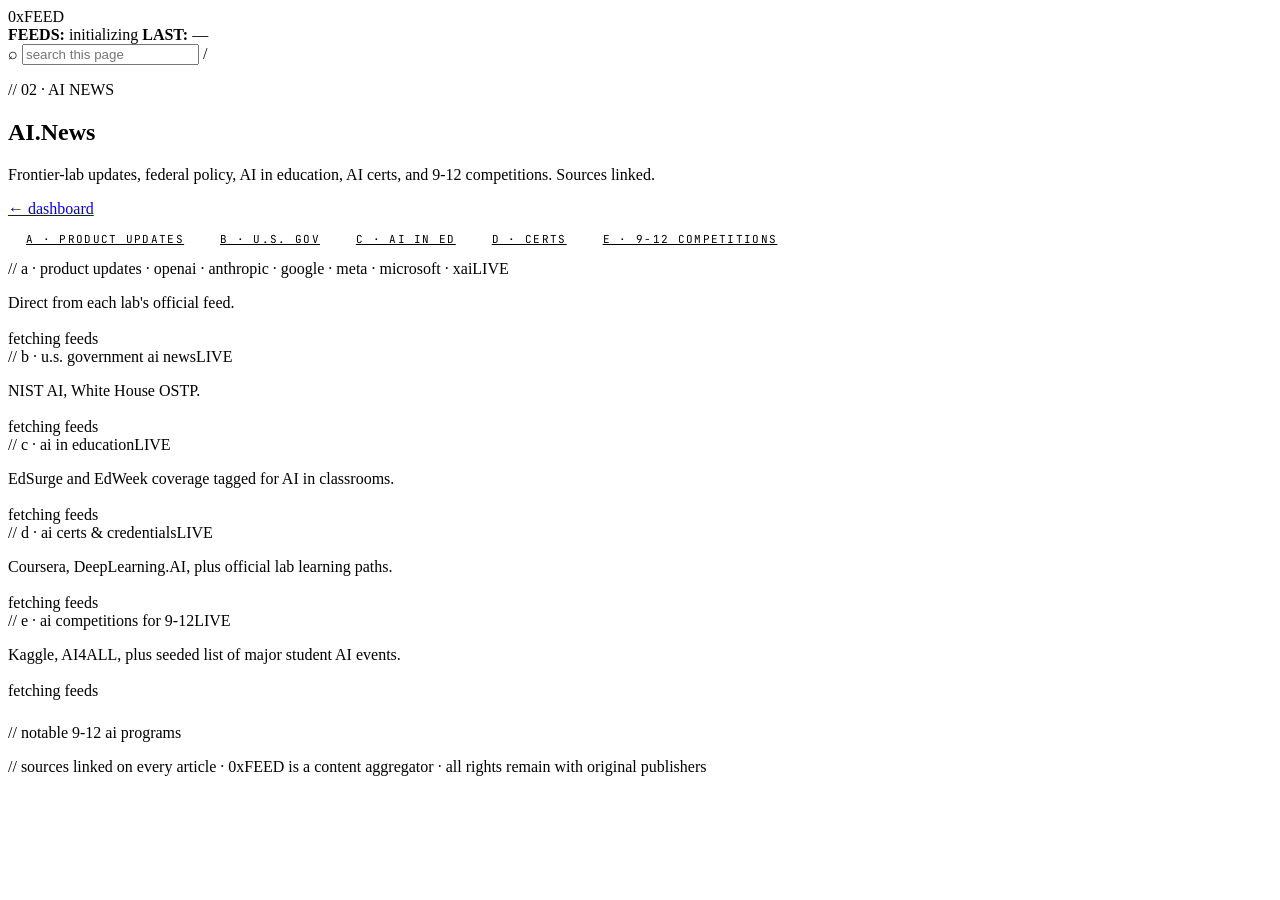
==== ai_news.html @ b574e9c7 "Add files via upload" ====
<!doctype html>
<html lang="en">
<head>
  <meta charset="utf-8">
  <meta name="viewport" content="width=device-width,initial-scale=1">
  <title>0xFEED // AI News</title>
  <meta name="description" content="AI news: frontier lab releases, federal AI policy, AI in education, certifications, and 9-12 competitions.">
  <link rel="icon" href="assets/logo.png">
  <link rel="preconnect" href="https://fonts.googleapis.com">
  <link rel="preconnect" href="https://fonts.gstatic.com" crossorigin>
  <link href="https://fonts.googleapis.com/css2?family=Inter:wght@400;500;600;700;800&family=JetBrains+Mono:wght@400;500;700&display=swap" rel="stylesheet">
  <link rel="stylesheet" href="assets/style.css">
</head>
<body>

<header class="topbar">
  <div class="brand">
    <span class="pulse" aria-hidden="true"></span>
    <span class="ox">0x</span><span class="feed">FEED</span>
  </div>
  <div class="status" role="status" aria-live="polite">
    <span><span class="dot" id="feed-status-dot"></span><b>FEEDS:</b>&nbsp;<span id="feed-status">initializing</span></span>
    <span><b>LAST:</b>&nbsp;<span id="last-updated">—</span></span>
    <span id="search-count" style="color:var(--green)"></span>
  </div>
  <div class="search">
    <span aria-hidden="true">⌕</span>
    <input id="q" type="search" placeholder="search this page" aria-label="Search">
    <span class="key">/</span>
  </div>
</header>

<section class="page-head">
  <div class="titles">
    <p class="eyebrow">// 02 · AI NEWS</p>
    <h1>AI<span class="gn">.</span>News</h1>
    <p>Frontier-lab updates, federal policy, AI in education, AI certs, and 9-12 competitions. Sources linked.</p>
  </div>
  <a class="backbtn" href="cyber.html"><span class="ar">←</span> dashboard</a>
</section>

<nav class="cell flush span12" style="border-bottom:1px solid var(--line)">
  <div style="display:flex;gap:0;flex-wrap:wrap;font-family:'JetBrains Mono',ui-monospace,monospace;font-size:11px;letter-spacing:.12em;text-transform:uppercase">
    <a href="#products"     style="padding:14px 18px;border-right:1px solid var(--line);color:var(--ink-2)">a · product updates</a>
    <a href="#gov"          style="padding:14px 18px;border-right:1px solid var(--line);color:var(--ink-2)">b · u.s. gov</a>
    <a href="#education"    style="padding:14px 18px;border-right:1px solid var(--line);color:var(--ink-2)">c · ai in ed</a>
    <a href="#certs"        style="padding:14px 18px;border-right:1px solid var(--line);color:var(--ink-2)">d · certs</a>
    <a href="#competitions" style="padding:14px 18px;color:var(--ink-2)">e · 9-12 competitions</a>
  </div>
</nav>

<main>

  <section id="products" class="grid">
    <div class="cell span12">
      <div class="lbl"><span>// a · product updates · openai · anthropic · google · meta · microsoft · xai</span><span class="live">LIVE</span></div>
      <p class="section-sub" style="margin-bottom:18px">Direct from each lab's official feed.</p>
      <div id="feed-products" class="feed-list"><div class="loader">fetching feeds</div></div>
    </div>
  </section>

  <section id="gov" class="grid">
    <div class="cell span12">
      <div class="lbl"><span>// b · u.s. government ai news</span><span class="live">LIVE</span></div>
      <p class="section-sub" style="margin-bottom:18px">NIST AI, White House OSTP.</p>
      <div id="feed-gov" class="feed-list"><div class="loader">fetching feeds</div></div>
    </div>
  </section>

  <section id="education" class="grid">
    <div class="cell span12">
      <div class="lbl"><span>// c · ai in education</span><span class="live">LIVE</span></div>
      <p class="section-sub" style="margin-bottom:18px">EdSurge and EdWeek coverage tagged for AI in classrooms.</p>
      <div id="feed-education" class="feed-list"><div class="loader">fetching feeds</div></div>
    </div>
  </section>

  <section id="certs" class="grid">
    <div class="cell span12">
      <div class="lbl"><span>// d · ai certs & credentials</span><span class="live">LIVE</span></div>
      <p class="section-sub" style="margin-bottom:18px">Coursera, DeepLearning.AI, plus official lab learning paths.</p>
      <div id="feed-certs" class="feed-list"><div class="loader">fetching feeds</div></div>
    </div>
  </section>

  <section id="competitions" class="grid">
    <div class="cell span12">
      <div class="lbl"><span>// e · ai competitions for 9-12</span><span class="live">LIVE</span></div>
      <p class="section-sub" style="margin-bottom:18px">Kaggle, AI4ALL, plus seeded list of major student AI events.</p>
      <div id="feed-competitions" class="feed-list" style="margin-bottom:24px"><div class="loader">fetching feeds</div></div>

      <div class="lbl" style="margin-top:8px"><span>// notable 9-12 ai programs</span></div>
      <div id="ai-comp-seed" class="feed-list"></div>
    </div>
  </section>

</main>

<p class="note">// sources linked on every article · 0xFEED is a content aggregator · all rights remain with original publishers</p>

<script src="assets/feed.js"></script>
<script>
(async function init(){
  OXFEED.bindSearch("q", ".art, .list-card");

  // seeded AI student programs (high signal, stable)
  const AI_PROGRAMS = [
    { name:"Kaggle Competitions",   org:"Google / Kaggle",        grades:"open · HS welcome", url:"https://www.kaggle.com/competitions", desc:"Live data-science competitions with cash prizes. Beginner tier (Getting Started) is age-friendly and free." },
    { name:"AI4ALL",                org:"AI4ALL nonprofit",        grades:"9-12",             url:"https://ai-4-all.org",                 desc:"Summer programs at top universities to broaden access to AI for high schoolers from underrepresented groups." },
    { name:"Congressional App Challenge", org:"US House of Reps",  grades:"6-12",             url:"https://www.congressionalappchallenge.us", desc:"District-level coding competition. AI/ML projects increasingly dominate winners." },
    { name:"MIT THINK Scholars",    org:"MIT",                     grades:"9-12",             url:"https://think.mit.edu",                desc:"Research-based STEM competition. AI projects regularly selected for funding and mentorship." },
    { name:"NeurIPS High School Track", org:"NeurIPS Conference",  grades:"9-12",             url:"https://neurips.cc",                   desc:"High-school research paper track at the world's premier ML conference. New in recent years." },
    { name:"Math + AI Olympiad",    org:"AIMO Prize / Kaggle",     grades:"open",             url:"https://www.kaggle.com/competitions/ai-mathematical-olympiad-prize", desc:"\$10M challenge for AI systems solving olympiad math. Educational tier accessible to students." },
    { name:"Hack the Future",       org:"Various K-12 hackathons", grades:"6-12",             url:"https://hackclub.com",                 desc:"Hack Club hosts dozens of student hackathons each year, many AI-themed." },
    { name:"FIRST Tech Challenge AI", org:"FIRST Robotics",        grades:"7-12",             url:"https://www.firstinspires.org/robotics/ftc", desc:"Robotics competition with growing emphasis on computer-vision and ML-based autonomy." }
  ];

  document.getElementById("ai-comp-seed").innerHTML = AI_PROGRAMS.map((c, i) => `
    <a class="list-card" href="${OXFEED.escapeHtml(c.url)}" target="_blank" rel="noopener noreferrer">
      <div class="idx">${String(i+1).padStart(2,"0")}</div>
      <div>
        <h4>${OXFEED.escapeHtml(c.name)}</h4>
        <div class="meta"><span class="tier">${OXFEED.escapeHtml(c.org)}</span><span>${OXFEED.escapeHtml(c.grades)}</span></div>
        <p>${OXFEED.escapeHtml(c.desc)}</p>
      </div>
      <span class="visit">visit →</span>
    </a>`).join("");

  const tasks = [
    ["ai_products",     "feed-products",      10],
    ["ai_gov",          "feed-gov",            8],
    ["ai_education",    "feed-education",      8],
    ["ai_certs",        "feed-certs",          8],
    ["ai_competitions", "feed-competitions",   8]
  ];
  let okCount = 0;
  for (const [cat, elId, cap] of tasks) {
    const items = await OXFEED.fetchCategory(cat, 5);
    const el = document.getElementById(elId);
    if (items.length) {
      el.innerHTML = items.slice(0, cap).map(OXFEED.renderArticleRow).join("");
      okCount++;
    } else {
      el.innerHTML = '<div class="empty">no items. feed offline or filtered.</div>';
    }
  }

  document.getElementById("feed-status").textContent = `${okCount}/${tasks.length} OK`;
  document.getElementById("feed-status-dot").classList.toggle("err", okCount === 0);
  OXFEED.setUpdated("last-updated");
})();
</script>

</body>
</html>
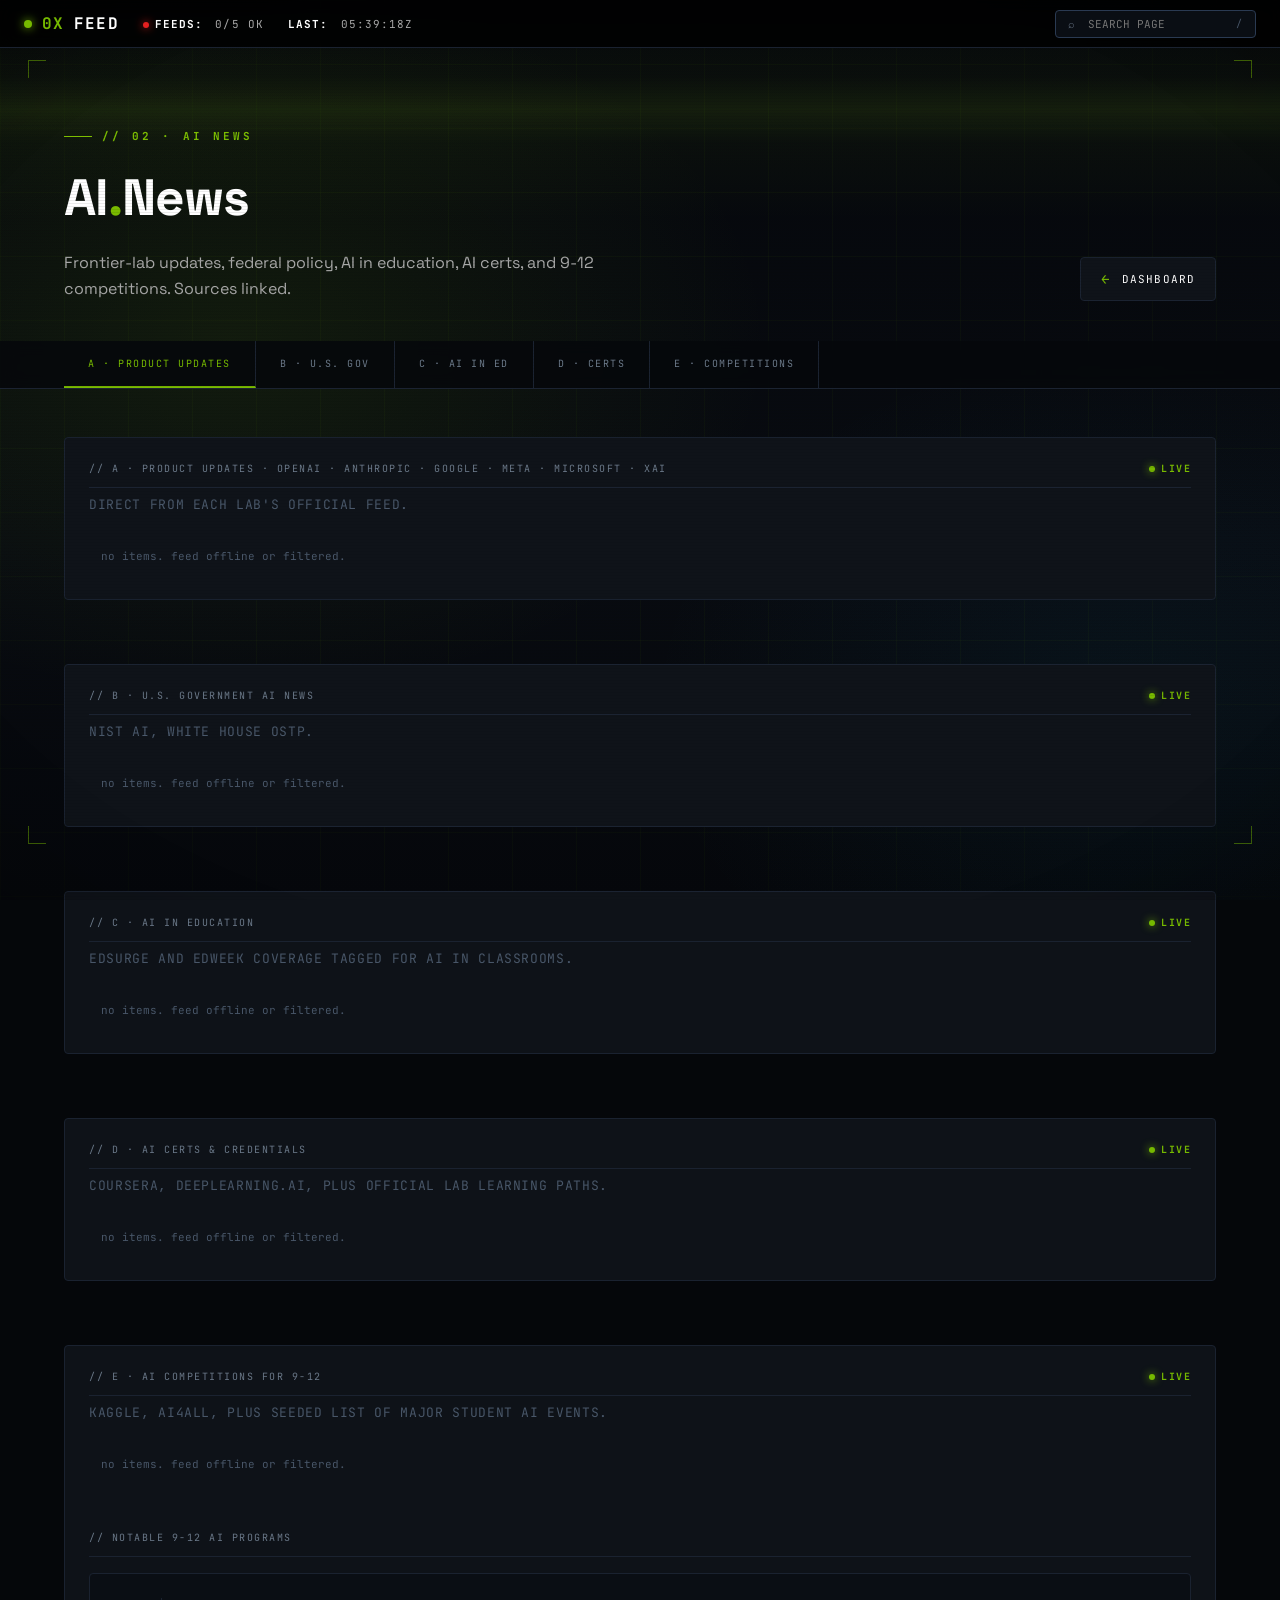
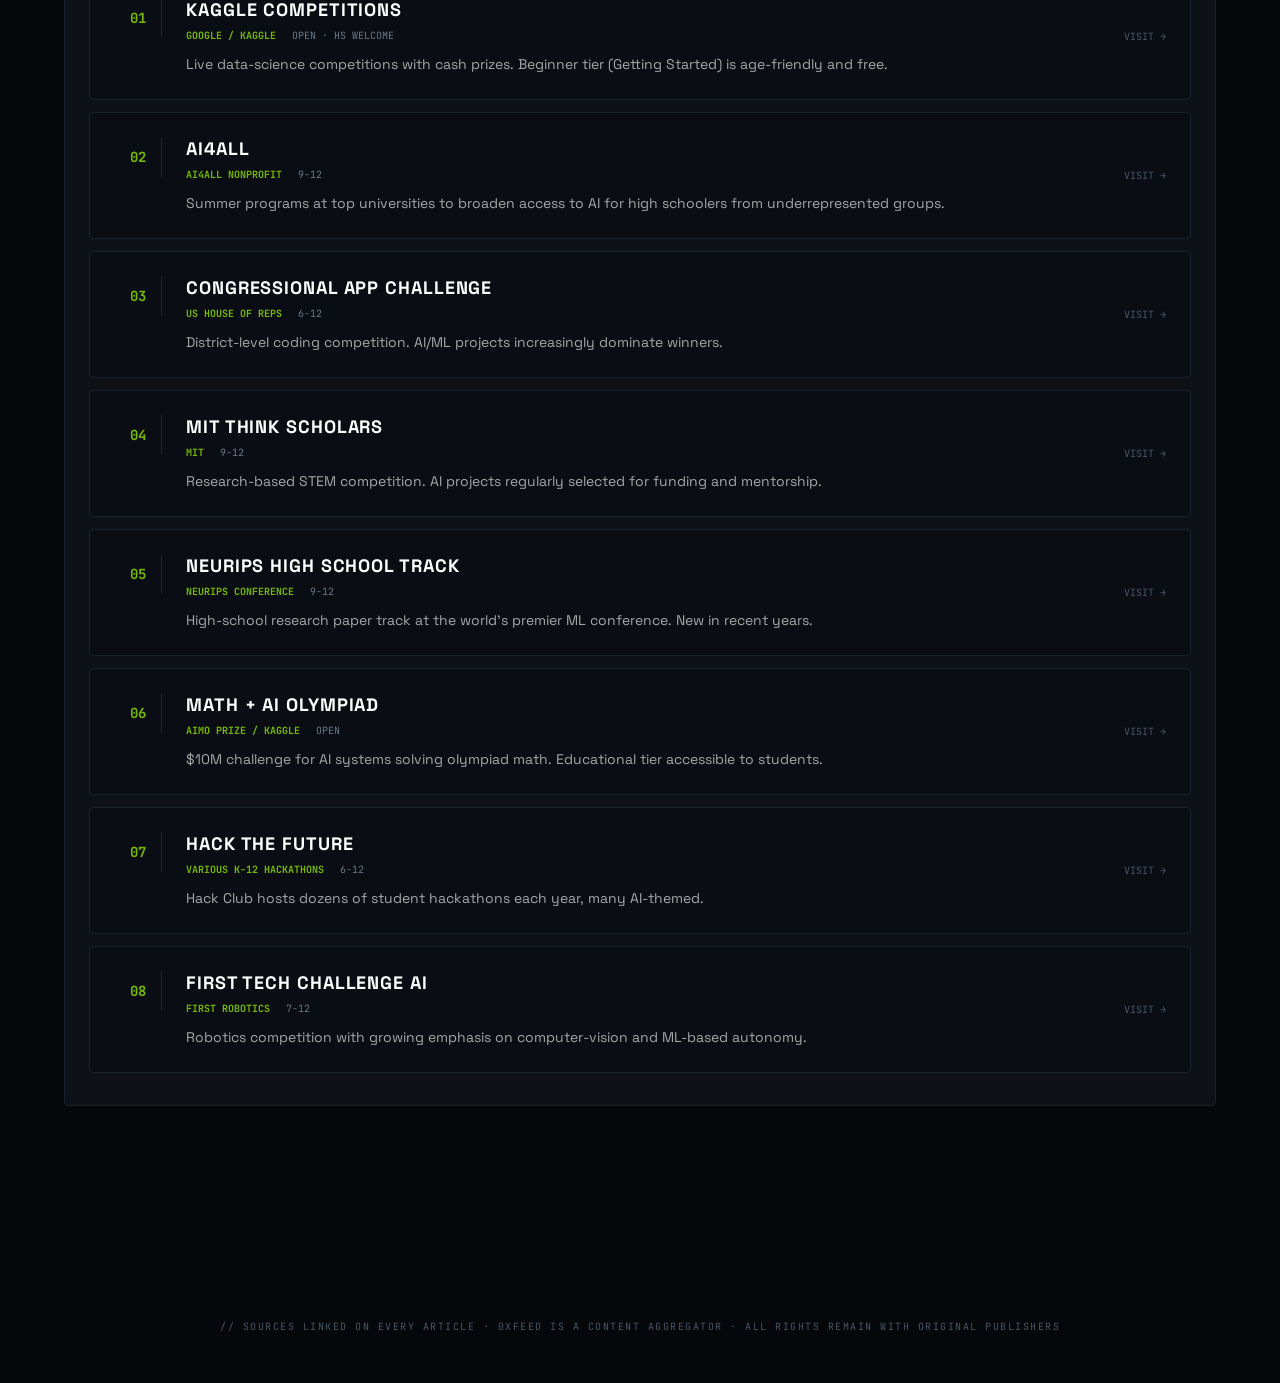
==== commit 49b08afa: "Add files via upload" ====
--- a/ai_news.html
+++ b/ai_news.html
@@ -1,6 +1,30 @@
+
 <!doctype html>
 <html lang="en">
-<head>
+<head><script data-od-sandbox-shim>(function(){
+  function makeStore(){
+    var data = {};
+    var api = {
+      getItem: function(k){ return Object.prototype.hasOwnProperty.call(data, k) ? data[k] : null; },
+      setItem: function(k, v){ data[k] = String(v); },
+      removeItem: function(k){ delete data[k]; },
+      clear: function(){ data = {}; },
+      key: function(i){ return Object.keys(data)[i] || null; }
+    };
+    Object.defineProperty(api, 'length', { get: function(){ return Object.keys(data).length; } });
+    return api;
+  }
+  function tryShim(name){
+    var works = false;
+    try { works = !!window[name] && typeof window[name].getItem === 'function'; void window[name].length; }
+    catch (_) { works = false; }
+    if (works) return;
+    try { Object.defineProperty(window, name, { configurable: true, value: makeStore() }); }
+    catch (_) { try { window[name] = makeStore(); } catch (__) {} }
+  }
+  tryShim('localStorage');
+  tryShim('sessionStorage');
+})();</script>
   <meta charset="utf-8">
   <meta name="viewport" content="width=device-width,initial-scale=1">
   <title>0xFEED // AI News</title>
@@ -8,24 +32,158 @@
   <link rel="icon" href="assets/logo.png">
   <link rel="preconnect" href="https://fonts.googleapis.com">
   <link rel="preconnect" href="https://fonts.gstatic.com" crossorigin>
-  <link href="https://fonts.googleapis.com/css2?family=Inter:wght@400;500;600;700;800&family=JetBrains+Mono:wght@400;500;700&display=swap" rel="stylesheet">
-  <link rel="stylesheet" href="assets/style.css">
+  <link href="https://fonts.googleapis.com/css2?family=Space+Grotesk:wght@400;600;700&family=JetBrains+Mono:wght@400;500;700&display=swap" rel="stylesheet">
+  <style>
+    :root {
+      --nv-green:        #76b900;
+      --nv-green-bright: #95e30b;
+      --nv-green-soft:   rgba(118,185,0,.18);
+      --teal:            #1eaedb;
+      --bg:              #05070a;
+      --bg-2:            #0a0e14;
+      --panel:            #0e1218;
+      --panel-2:         #11161e;
+      --border:          #1a2230;
+      --border-bright:   #2a3a52;
+      --gray-3:          #a7a7a7;
+      --gray-4:          #6a7888;
+      --gray-5:          #485668;
+      --red:              #e52020;
+
+      --mono:    "JetBrains Mono", ui-monospace, "SF Mono", Menlo, monospace;
+      --display: "Space Grotesk", Arial, Helvetica, sans-serif;
+    }
+
+    * { box-sizing: border-box; }
+    html { scroll-behavior: smooth; }
+    body { margin: 0; padding: 0; min-height: 100vh; background: var(--bg); color: #fff; font-family: var(--display); -webkit-font-smoothing: antialiased; }
+    
+    /* BACKGROUND & EFFECTS */
+    .bg-base { position: fixed; inset: 0; z-index: -2; background: radial-gradient(900px 600px at 18% 38%, rgba(118,185,0,.10), transparent 60%), radial-gradient(800px 600px at 88% 78%, rgba(30,174,219,.06), transparent 60%), linear-gradient(180deg, #04060a 0%, #070a10 60%, #04060a 100%); }
+    .bg-grid { position: fixed; inset: 0; z-index: -1; pointer-events: none; background-image: linear-gradient(rgba(118,185,0,.045) 1px, transparent 1px), linear-gradient(90deg, rgba(118,185,0,.045) 1px, transparent 1px); background-size: 64px 64px; mask-image: radial-gradient(1400px 900px at 50% 50%, #000 35%, transparent 100%); -webkit-mask-image: radial-gradient(1400px 900px at 50% 50%, #000 35%, transparent 100%); }
+    .fx-scanbar { position: fixed; left: 0; right: 0; height: 220px; top: 0; z-index: 100; pointer-events: none; background: linear-gradient(180deg, transparent 0%, rgba(118,185,0,.04) 35%, rgba(149,227,11,.10) 50%, rgba(118,185,0,.04) 65%, transparent 100%); mix-blend-mode: screen; animation: scanbar 9s linear infinite; }
+    @keyframes scanbar { 0% { transform: translateY(-260px); } 100% { transform: translateY(110vh); } }
+    .fx-crt { position: fixed; inset: 0; z-index: 101; pointer-events: none; background: repeating-linear-gradient(0deg, rgba(0,0,0,.22) 0 1px, transparent 1px 3px); opacity: .35; mix-blend-mode: multiply; }
+    .fx-vignette { position: fixed; inset: 0; z-index: 102; pointer-events: none; background: radial-gradient(1500px 1000px at 50% 50%, transparent 50%, rgba(0,0,0,.75) 100%); }
+    .fx-noise { position: fixed; inset: 0; z-index: 103; pointer-events: none; opacity: .05; mix-blend-mode: overlay; background-image: url("data:image/svg+xml;utf8,<svg xmlns='http://www.w3.org/2000/svg' width='160' height='160'><filter id='n'><feTurbulence type='fractalNoise' baseFrequency='0.9' numOctaves='2' stitchTiles='stitch'/><feColorMatrix values='0 0 0 0 1  0 0 0 0 1  0 0 0 0 1  0 0 0 1 0'/></filter><rect width='100%25' height='100%25' filter='url(%23n)'/></svg>"); }
+
+    .corner { position: fixed; width: 18px; height: 18px; z-index: 10; border: 1px solid var(--nv-green); pointer-events: none; opacity: 0.5; }
+    .corner.tl { top: 60px; left: 28px; border-right: 0; border-bottom: 0; }
+    .corner.tr { top: 60px; right: 28px; border-left: 0; border-bottom: 0; }
+    .corner.bl { bottom: 56px; left: 28px; border-right: 0; border-top: 0; }
+    .corner.br { bottom: 56px; right: 28px; border-left: 0; border-top: 0; }
+
+    /* TOPBAR */
+    .topbar { position: sticky; top: 0; height: 48px; background: rgba(0,0,0,0.8); border-bottom: 1px solid var(--border); display: flex; align-items: center; padding: 0 24px; gap: 24px; font-family: var(--mono); font-size: 11px; text-transform: uppercase; letter-spacing: 0.1em; z-index: 110; backdrop-filter: blur(8px); }
+    .brand { display: flex; align-items: center; gap: 10px; font-weight: 700; font-size: 16px; color: #fff; text-decoration: none; }
+    .brand .ox { color: var(--nv-green); }
+    .brand .feed { color: #fff; }
+    .pulse { width: 8px; height: 8px; border-radius: 50%; background: var(--nv-green); box-shadow: 0 0 10px var(--nv-green); animation: blink 2s infinite; }
+    @keyframes blink { 0%, 70% { opacity: 1; } 85% { opacity: 0.25; } 100% { opacity: 1; } }
+
+    .status { display: flex; gap: 24px; color: var(--gray-3); flex: 1; }
+    .status b { color: #fff; margin-right: 4px; }
+    .dot { display: inline-block; width: 6px; height: 6px; border-radius: 50%; background: var(--nv-green); margin-right: 6px; }
+    .dot.err { background: var(--red); box-shadow: 0 0 8px var(--red); }
+
+    .search { position: relative; display: flex; align-items: center; gap: 10px; background: var(--bg-2); border: 1px solid var(--border-bright); padding: 0 12px; height: 28px; border-radius: 4px; color: var(--gray-4); }
+    .search input { background: transparent; border: none; color: #fff; font-family: var(--mono); font-size: 11px; outline: none; width: 140px; }
+    .search .key { color: var(--gray-5); font-size: 10px; }
+
+    /* PAGE HEAD */
+    .page-head { position: relative; padding: 80px 64px 40px; max-width: 1480px; margin: 0 auto; z-index: 10; display: flex; justify-content: space-between; align-items: flex-end; }
+    .page-head .titles { flex: 1; }
+    .page-head .eyebrow { font-family: var(--mono); font-size: 11px; letter-spacing: 0.28em; color: var(--nv-green); font-weight: 700; text-transform: uppercase; margin-bottom: 24px; display: flex; align-items: center; gap: 10px; }
+    .page-head .eyebrow::before { content: ""; width: 28px; height: 1px; background: var(--nv-green); }
+    .page-head h1 { font-size: clamp(32px, 4vw, 52px); font-weight: 700; line-height: 1.1; margin: 0 0 24px; letter-spacing: -0.02em; }
+    .page-head h1 .gn { color: var(--nv-green); }
+    .page-head p { max-width: 600px; font-size: 16px; line-height: 1.6; color: var(--gray-3); margin: 0; }
+    
+    .backbtn { display: inline-flex; align-items: center; gap: 12px; padding: 12px 20px; background: var(--panel); border: 1px solid var(--border); border-radius: 4px; color: #fff; text-decoration: none; font-family: var(--mono); font-size: 11px; text-transform: uppercase; letter-spacing: 0.1em; transition: all 0.2s ease; }
+    .backbtn:hover { border-color: var(--nv-green); background: var(--panel-2); transform: translateX(-4px); }
+    .backbtn .ar { color: var(--nv-green); font-size: 14px; }
+
+    /* SUB NAV */
+    .subnav { position: sticky; top: 48px; z-index: 100; background: rgba(5,7,10,0.9); backdrop-filter: blur(8px); border-bottom: 1px solid var(--border); padding: 0 64px; }
+    .subnav-inner { max-width: 1352px; margin: 0 auto; display: flex; gap: 0; overflow-x: auto; scrollbar-width: none; }
+    .subnav-inner::-webkit-scrollbar { display: none; }
+    .subnav-inner a { padding: 16px 24px; color: var(--gray-4); text-decoration: none; font-family: var(--mono); font-size: 10px; text-transform: uppercase; letter-spacing: 0.15em; border-right: 1px solid var(--border); transition: all 0.2s ease; white-space: nowrap; }
+    .subnav-inner a:hover { color: #fff; background: var(--panel); }
+    .subnav-inner a.active { color: var(--nv-green); border-bottom: 2px solid var(--nv-green); }
+
+    /* MAIN */
+    main { position: relative; max-width: 1480px; margin: 0 auto; padding: 48px 64px 100px; z-index: 10; }
+    
+    .grid { display: grid; grid-template-columns: repeat(12, 1fr); gap: 24px; margin-bottom: 64px; }
+    .cell { grid-column: span 12; background: var(--panel); border: 1px solid var(--border); border-radius: 4px; padding: 24px; position: relative; }
+    
+    .lbl { display: flex; justify-content: space-between; align-items: center; margin-bottom: 16px; padding-bottom: 12px; border-bottom: 1px solid var(--border); font-family: var(--mono); font-size: 10px; text-transform: uppercase; letter-spacing: 0.15em; color: var(--gray-4); }
+    .lbl .live { color: var(--nv-green); font-weight: 700; display: flex; align-items: center; gap: 6px; }
+    .lbl .live::before { content: ""; width: 6px; height: 6px; border-radius: 50%; background: var(--nv-green); box-shadow: 0 0 8px var(--nv-green); animation: blink 2s infinite; }
+    
+    .section-sub { font-size: 13px; color: var(--gray-5); margin-top: -8px; margin-bottom: 24px; font-family: var(--mono); text-transform: uppercase; letter-spacing: 0.05em; }
+
+    /* FEED LIST */
+    .feed-list { display: flex; flex-direction: column; gap: 4px; }
+    .article-row { display: grid; grid-template-columns: 1fr auto; align-items: center; padding: 12px 16px; background: rgba(255,255,255,0.02); border: 1px solid transparent; border-radius: 2px; text-decoration: none; color: #fff; transition: all 0.15s ease; }
+    .article-row:hover { background: var(--nv-green-soft); border-color: var(--nv-green-bright); transform: translateX(4px); }
+    .article-row .title { font-size: 15px; font-weight: 600; overflow: hidden; text-overflow: ellipsis; white-space: nowrap; }
+    .article-row .date { font-family: var(--mono); font-size: 10px; color: var(--gray-5); text-transform: uppercase; margin-left: 16px; }
+    .article-row:hover .date { color: var(--nv-green); }
+
+    /* LIST CARDS (COMPETITIONS) */
+    .list-card { display: grid; grid-template-columns: 48px 1fr auto; gap: 24px; padding: 24px; background: var(--bg-2); border: 1px solid var(--border); border-radius: 4px; text-decoration: none; color: #fff; transition: all 0.2s ease; margin-bottom: 8px; }
+    .list-card:hover { border-color: var(--nv-green); background: var(--panel); transform: translateX(8px); }
+    .list-card .idx { font-family: var(--mono); font-size: 14px; color: var(--nv-green); font-weight: 700; display: flex; align-items: center; justify-content: center; border-right: 1px solid var(--border); height: 40px; }
+    .list-card h4 { font-size: 18px; font-weight: 700; margin: 0 0 8px; text-transform: uppercase; letter-spacing: 0.05em; }
+    .list-card .meta { display: flex; gap: 16px; font-family: var(--mono); font-size: 10px; color: var(--gray-4); text-transform: uppercase; margin-bottom: 12px; }
+    .list-card .tier { color: var(--nv-green); font-weight: 700; }
+    .list-card p { font-size: 14px; line-height: 1.5; color: var(--gray-3); margin: 0; }
+    .list-card .visit { font-family: var(--mono); font-size: 10px; color: var(--gray-5); text-transform: uppercase; align-self: center; }
+    .list-card:hover .visit { color: var(--nv-green); }
+
+    .loader { padding: 40px; text-align: center; font-family: var(--mono); font-size: 11px; color: var(--gray-5); text-transform: uppercase; letter-spacing: 0.2em; }
+    .loader::after { content: "..."; animation: loading 1.5s infinite; }
+    @keyframes loading { 0% { content: "."; } 33% { content: ".."; } 66% { content: "..."; } }
+
+    .note { padding: 40px 64px; font-family: var(--mono); font-size: 10px; color: var(--gray-5); text-transform: uppercase; letter-spacing: 0.15em; text-align: center; }
+
+    @media (max-width: 1080px) {
+      .page-head, main, .note, .subnav { padding-left: 24px; padding-right: 24px; }
+      .page-head { flex-direction: column; align-items: flex-start; gap: 32px; }
+      .list-card { grid-template-columns: 1fr; gap: 16px; }
+      .list-card .idx { border-right: 0; border-bottom: 1px solid var(--border); justify-content: flex-start; height: auto; padding-bottom: 8px; }
+      .list-card .visit { display: none; }
+    }
+  </style>
 </head>
 <body>
 
+<div class="bg-base"></div>
+<div class="bg-grid"></div>
+<div class="fx-scanbar"></div>
+<div class="fx-crt"></div>
+<div class="fx-vignette"></div>
+<div class="fx-noise"></div>
+
+<span class="corner tl"></span>
+<span class="corner tr"></span>
+<span class="corner bl"></span>
+<span class="corner br"></span>
+
 <header class="topbar">
-  <div class="brand">
+  <a href="index.html" class="brand">
     <span class="pulse" aria-hidden="true"></span>
     <span class="ox">0x</span><span class="feed">FEED</span>
-  </div>
+  </a>
   <div class="status" role="status" aria-live="polite">
     <span><span class="dot" id="feed-status-dot"></span><b>FEEDS:</b>&nbsp;<span id="feed-status">initializing</span></span>
     <span><b>LAST:</b>&nbsp;<span id="last-updated">—</span></span>
-    <span id="search-count" style="color:var(--green)"></span>
+    <span id="search-count" style="color:var(--nv-green)"></span>
   </div>
   <div class="search">
     <span aria-hidden="true">⌕</span>
-    <input id="q" type="search" placeholder="search this page" aria-label="Search">
+    <input id="q" type="search" placeholder="SEARCH PAGE" aria-label="Search">
     <span class="key">/</span>
   </div>
 </header>
@@ -36,60 +194,65 @@
     <h1>AI<span class="gn">.</span>News</h1>
     <p>Frontier-lab updates, federal policy, AI in education, AI certs, and 9-12 competitions. Sources linked.</p>
   </div>
-  <a class="backbtn" href="cyber.html"><span class="ar">←</span> dashboard</a>
+  <a class="backbtn" href="cyber-dashboard-redesign.html"><span class="ar">←</span> DASHBOARD</a>
 </section>
 
-<nav class="cell flush span12" style="border-bottom:1px solid var(--line)">
-  <div style="display:flex;gap:0;flex-wrap:wrap;font-family:'JetBrains Mono',ui-monospace,monospace;font-size:11px;letter-spacing:.12em;text-transform:uppercase">
-    <a href="#products"     style="padding:14px 18px;border-right:1px solid var(--line);color:var(--ink-2)">a · product updates</a>
-    <a href="#gov"          style="padding:14px 18px;border-right:1px solid var(--line);color:var(--ink-2)">b · u.s. gov</a>
-    <a href="#education"    style="padding:14px 18px;border-right:1px solid var(--line);color:var(--ink-2)">c · ai in ed</a>
-    <a href="#certs"        style="padding:14px 18px;border-right:1px solid var(--line);color:var(--ink-2)">d · certs</a>
-    <a href="#competitions" style="padding:14px 18px;color:var(--ink-2)">e · 9-12 competitions</a>
+<nav class="subnav">
+  <div class="subnav-inner">
+    <a href="#products">A · Product Updates</a>
+    <a href="#gov">B · U.S. Gov</a>
+    <a href="#education">C · AI in Ed</a>
+    <a href="#certs">D · Certs</a>
+    <a href="#competitions">E · Competitions</a>
   </div>
 </nav>
 
 <main>
 
+  <!-- A: Product Updates -->
   <section id="products" class="grid">
-    <div class="cell span12">
+    <div class="cell">
       <div class="lbl"><span>// a · product updates · openai · anthropic · google · meta · microsoft · xai</span><span class="live">LIVE</span></div>
-      <p class="section-sub" style="margin-bottom:18px">Direct from each lab's official feed.</p>
+      <p class="section-sub">Direct from each lab's official feed.</p>
       <div id="feed-products" class="feed-list"><div class="loader">fetching feeds</div></div>
     </div>
   </section>
 
+  <!-- B: Gov -->
   <section id="gov" class="grid">
-    <div class="cell span12">
+    <div class="cell">
       <div class="lbl"><span>// b · u.s. government ai news</span><span class="live">LIVE</span></div>
-      <p class="section-sub" style="margin-bottom:18px">NIST AI, White House OSTP.</p>
+      <p class="section-sub">NIST AI, White House OSTP.</p>
       <div id="feed-gov" class="feed-list"><div class="loader">fetching feeds</div></div>
     </div>
   </section>
 
+  <!-- C: Education -->
   <section id="education" class="grid">
-    <div class="cell span12">
+    <div class="cell">
       <div class="lbl"><span>// c · ai in education</span><span class="live">LIVE</span></div>
-      <p class="section-sub" style="margin-bottom:18px">EdSurge and EdWeek coverage tagged for AI in classrooms.</p>
+      <p class="section-sub">EdSurge and EdWeek coverage tagged for AI in classrooms.</p>
       <div id="feed-education" class="feed-list"><div class="loader">fetching feeds</div></div>
     </div>
   </section>
 
+  <!-- D: Certs -->
   <section id="certs" class="grid">
-    <div class="cell span12">
+    <div class="cell">
       <div class="lbl"><span>// d · ai certs & credentials</span><span class="live">LIVE</span></div>
-      <p class="section-sub" style="margin-bottom:18px">Coursera, DeepLearning.AI, plus official lab learning paths.</p>
+      <p class="section-sub">Coursera, DeepLearning.AI, plus official lab learning paths.</p>
       <div id="feed-certs" class="feed-list"><div class="loader">fetching feeds</div></div>
     </div>
   </section>
 
+  <!-- E: Competitions -->
   <section id="competitions" class="grid">
-    <div class="cell span12">
+    <div class="cell">
       <div class="lbl"><span>// e · ai competitions for 9-12</span><span class="live">LIVE</span></div>
-      <p class="section-sub" style="margin-bottom:18px">Kaggle, AI4ALL, plus seeded list of major student AI events.</p>
-      <div id="feed-competitions" class="feed-list" style="margin-bottom:24px"><div class="loader">fetching feeds</div></div>
-
-      <div class="lbl" style="margin-top:8px"><span>// notable 9-12 ai programs</span></div>
+      <p class="section-sub">Kaggle, AI4ALL, plus seeded list of major student AI events.</p>
+      <div id="feed-competitions" class="feed-list" style="margin-bottom:48px"><div class="loader">fetching feeds</div></div>
+
+      <div class="lbl"><span>// notable 9-12 ai programs</span></div>
       <div id="ai-comp-seed" class="feed-list"></div>
     </div>
   </section>
@@ -101,53 +264,101 @@
 <script src="assets/feed.js"></script>
 <script>
 (async function init(){
-  OXFEED.bindSearch("q", ".art, .list-card");
-
-  // seeded AI student programs (high signal, stable)
-  const AI_PROGRAMS = [
-    { name:"Kaggle Competitions",   org:"Google / Kaggle",        grades:"open · HS welcome", url:"https://www.kaggle.com/competitions", desc:"Live data-science competitions with cash prizes. Beginner tier (Getting Started) is age-friendly and free." },
-    { name:"AI4ALL",                org:"AI4ALL nonprofit",        grades:"9-12",             url:"https://ai-4-all.org",                 desc:"Summer programs at top universities to broaden access to AI for high schoolers from underrepresented groups." },
-    { name:"Congressional App Challenge", org:"US House of Reps",  grades:"6-12",             url:"https://www.congressionalappchallenge.us", desc:"District-level coding competition. AI/ML projects increasingly dominate winners." },
-    { name:"MIT THINK Scholars",    org:"MIT",                     grades:"9-12",             url:"https://think.mit.edu",                desc:"Research-based STEM competition. AI projects regularly selected for funding and mentorship." },
-    { name:"NeurIPS High School Track", org:"NeurIPS Conference",  grades:"9-12",             url:"https://neurips.cc",                   desc:"High-school research paper track at the world's premier ML conference. New in recent years." },
-    { name:"Math + AI Olympiad",    org:"AIMO Prize / Kaggle",     grades:"open",             url:"https://www.kaggle.com/competitions/ai-mathematical-olympiad-prize", desc:"\$10M challenge for AI systems solving olympiad math. Educational tier accessible to students." },
-    { name:"Hack the Future",       org:"Various K-12 hackathons", grades:"6-12",             url:"https://hackclub.com",                 desc:"Hack Club hosts dozens of student hackathons each year, many AI-themed." },
-    { name:"FIRST Tech Challenge AI", org:"FIRST Robotics",        grades:"7-12",             url:"https://www.firstinspires.org/robotics/ftc", desc:"Robotics competition with growing emphasis on computer-vision and ML-based autonomy." }
-  ];
-
-  document.getElementById("ai-comp-seed").innerHTML = AI_PROGRAMS.map((c, i) => `
-    <a class="list-card" href="${OXFEED.escapeHtml(c.url)}" target="_blank" rel="noopener noreferrer">
-      <div class="idx">${String(i+1).padStart(2,"0")}</div>
-      <div>
-        <h4>${OXFEED.escapeHtml(c.name)}</h4>
-        <div class="meta"><span class="tier">${OXFEED.escapeHtml(c.org)}</span><span>${OXFEED.escapeHtml(c.grades)}</span></div>
-        <p>${OXFEED.escapeHtml(c.desc)}</p>
-      </div>
-      <span class="visit">visit →</span>
-    </a>`).join("");
-
-  const tasks = [
-    ["ai_products",     "feed-products",      10],
-    ["ai_gov",          "feed-gov",            8],
-    ["ai_education",    "feed-education",      8],
-    ["ai_certs",        "feed-certs",          8],
-    ["ai_competitions", "feed-competitions",   8]
-  ];
-  let okCount = 0;
-  for (const [cat, elId, cap] of tasks) {
-    const items = await OXFEED.fetchCategory(cat, 5);
-    const el = document.getElementById(elId);
-    if (items.length) {
-      el.innerHTML = items.slice(0, cap).map(OXFEED.renderArticleRow).join("");
-      okCount++;
-    } else {
-      el.innerHTML = '<div class="empty">no items. feed offline or filtered.</div>';
-    }
+  if (window.OXFEED) {
+    OXFEED.bindSearch("q", ".article-row, .list-card");
+
+    // seeded AI student programs
+    const AI_PROGRAMS = [
+      { name:"Kaggle Competitions",   org:"Google / Kaggle",        grades:"open · HS welcome", url:"https://www.kaggle.com/competitions", desc:"Live data-science competitions with cash prizes. Beginner tier (Getting Started) is age-friendly and free." },
+      { name:"AI4ALL",                org:"AI4ALL nonprofit",        grades:"9-12",             url:"https://ai-4-all.org",                 desc:"Summer programs at top universities to broaden access to AI for high schoolers from underrepresented groups." },
+      { name:"Congressional App Challenge", org:"US House of Reps",  grades:"6-12",             url:"https://www.congressionalappchallenge.us", desc:"District-level coding competition. AI/ML projects increasingly dominate winners." },
+      { name:"MIT THINK Scholars",    org:"MIT",                     grades:"9-12",             url:"https://think.mit.edu",                desc:"Research-based STEM competition. AI projects regularly selected for funding and mentorship." },
+      { name:"NeurIPS High School Track", org:"NeurIPS Conference",  grades:"9-12",             url:"https://neurips.cc",                   desc:"High-school research paper track at the world's premier ML conference. New in recent years." },
+      { name:"Math + AI Olympiad",    org:"AIMO Prize / Kaggle",     grades:"open",             url:"https://www.kaggle.com/competitions/ai-mathematical-olympiad-prize", desc:"$10M challenge for AI systems solving olympiad math. Educational tier accessible to students." },
+      { name:"Hack the Future",       org:"Various K-12 hackathons", grades:"6-12",             url:"https://hackclub.com",                 desc:"Hack Club hosts dozens of student hackathons each year, many AI-themed." },
+      { name:"FIRST Tech Challenge AI", org:"FIRST Robotics",        grades:"7-12",             url:"https://www.firstinspires.org/robotics/ftc", desc:"Robotics competition with growing emphasis on computer-vision and ML-based autonomy." }
+    ];
+
+    const seedEl = document.getElementById("ai-comp-seed");
+    if (seedEl) {
+      seedEl.innerHTML = AI_PROGRAMS.map((c, i) => `
+        <a class="list-card" href="${OXFEED.escapeHtml(c.url)}" target="_blank" rel="noopener noreferrer">
+          <div class="idx">${String(i+1).padStart(2,"0")}</div>
+          <div>
+            <h4>${OXFEED.escapeHtml(c.name)}</h4>
+            <div class="meta"><span class="tier">${OXFEED.escapeHtml(c.org)}</span><span>${OXFEED.escapeHtml(c.grades)}</span></div>
+            <p>${OXFEED.escapeHtml(c.desc)}</p>
+          </div>
+          <span class="visit">visit →</span>
+        </a>`).join("");
+    }
+
+    // feeds
+    const tasks = [
+      ["ai_products",     "feed-products",      10],
+      ["ai_gov",          "feed-gov",            8],
+      ["ai_education",    "feed-education",      8],
+      ["ai_certs",        "feed-certs",          8],
+      ["ai_competitions", "feed-competitions",   8]
+    ];
+    let okCount = 0;
+    for (const [cat, elId, cap] of tasks) {
+      const items = await OXFEED.fetchCategory(cat, 5);
+      const el = document.getElementById(elId);
+      if (items && items.length) {
+        el.innerHTML = items.slice(0, cap).map(item => {
+           return `<a class="article-row" href="${item.url}" target="_blank">
+             <span class="title">${item.title}</span>
+             <span class="date">${item.date}</span>
+           </a>`;
+        }).join("");
+        okCount++;
+      } else {
+        el.innerHTML = '<div class="empty" style="padding:12px;font-family:var(--mono);font-size:11px;color:var(--gray-5)">no items. feed offline or filtered.</div>';
+      }
+    }
+
+    const statusEl = document.getElementById("feed-status");
+    if (statusEl) statusEl.textContent = `${okCount}/${tasks.length} OK`;
+    const dotEl = document.getElementById("feed-status-dot");
+    if (dotEl) dotEl.classList.toggle("err", okCount === 0);
+    OXFEED.setUpdated("last-updated");
   }
 
-  document.getElementById("feed-status").textContent = `${okCount}/${tasks.length} OK`;
-  document.getElementById("feed-status-dot").classList.toggle("err", okCount === 0);
-  OXFEED.setUpdated("last-updated");
+  // occasional, very subtle full-page glitch shake
+  (function () {
+    const root = document.documentElement;
+    function pulse() {
+      if (typeof root.animate === 'function') {
+        root.animate([
+          { filter: 'none', transform: 'translate(0,0)' },
+          { filter: 'hue-rotate(8deg) contrast(1.04)', transform: 'translate(1px,-1px)' },
+          { filter: 'none', transform: 'translate(-1px,0)' },
+          { filter: 'none', transform: 'translate(0,0)' }
+        ], { duration: 320, easing: 'steps(4)' });
+      }
+      setTimeout(pulse, 6000 + Math.random() * 9000);
+    }
+    setTimeout(pulse, 4000);
+  })();
+
+  // Subnav active state on scroll
+  window.addEventListener('scroll', () => {
+    let current = "";
+    const sections = document.querySelectorAll("section[id]");
+    sections.forEach(section => {
+      const sectionTop = section.offsetTop;
+      if (pageYOffset >= sectionTop - 120) {
+        current = section.getAttribute("id");
+      }
+    });
+    document.querySelectorAll(".subnav-inner a").forEach(a => {
+      a.classList.remove("active");
+      if (a.getAttribute("href") === `#${current}`) {
+        a.classList.add("active");
+      }
+    });
+  });
 })();
 </script>
 
